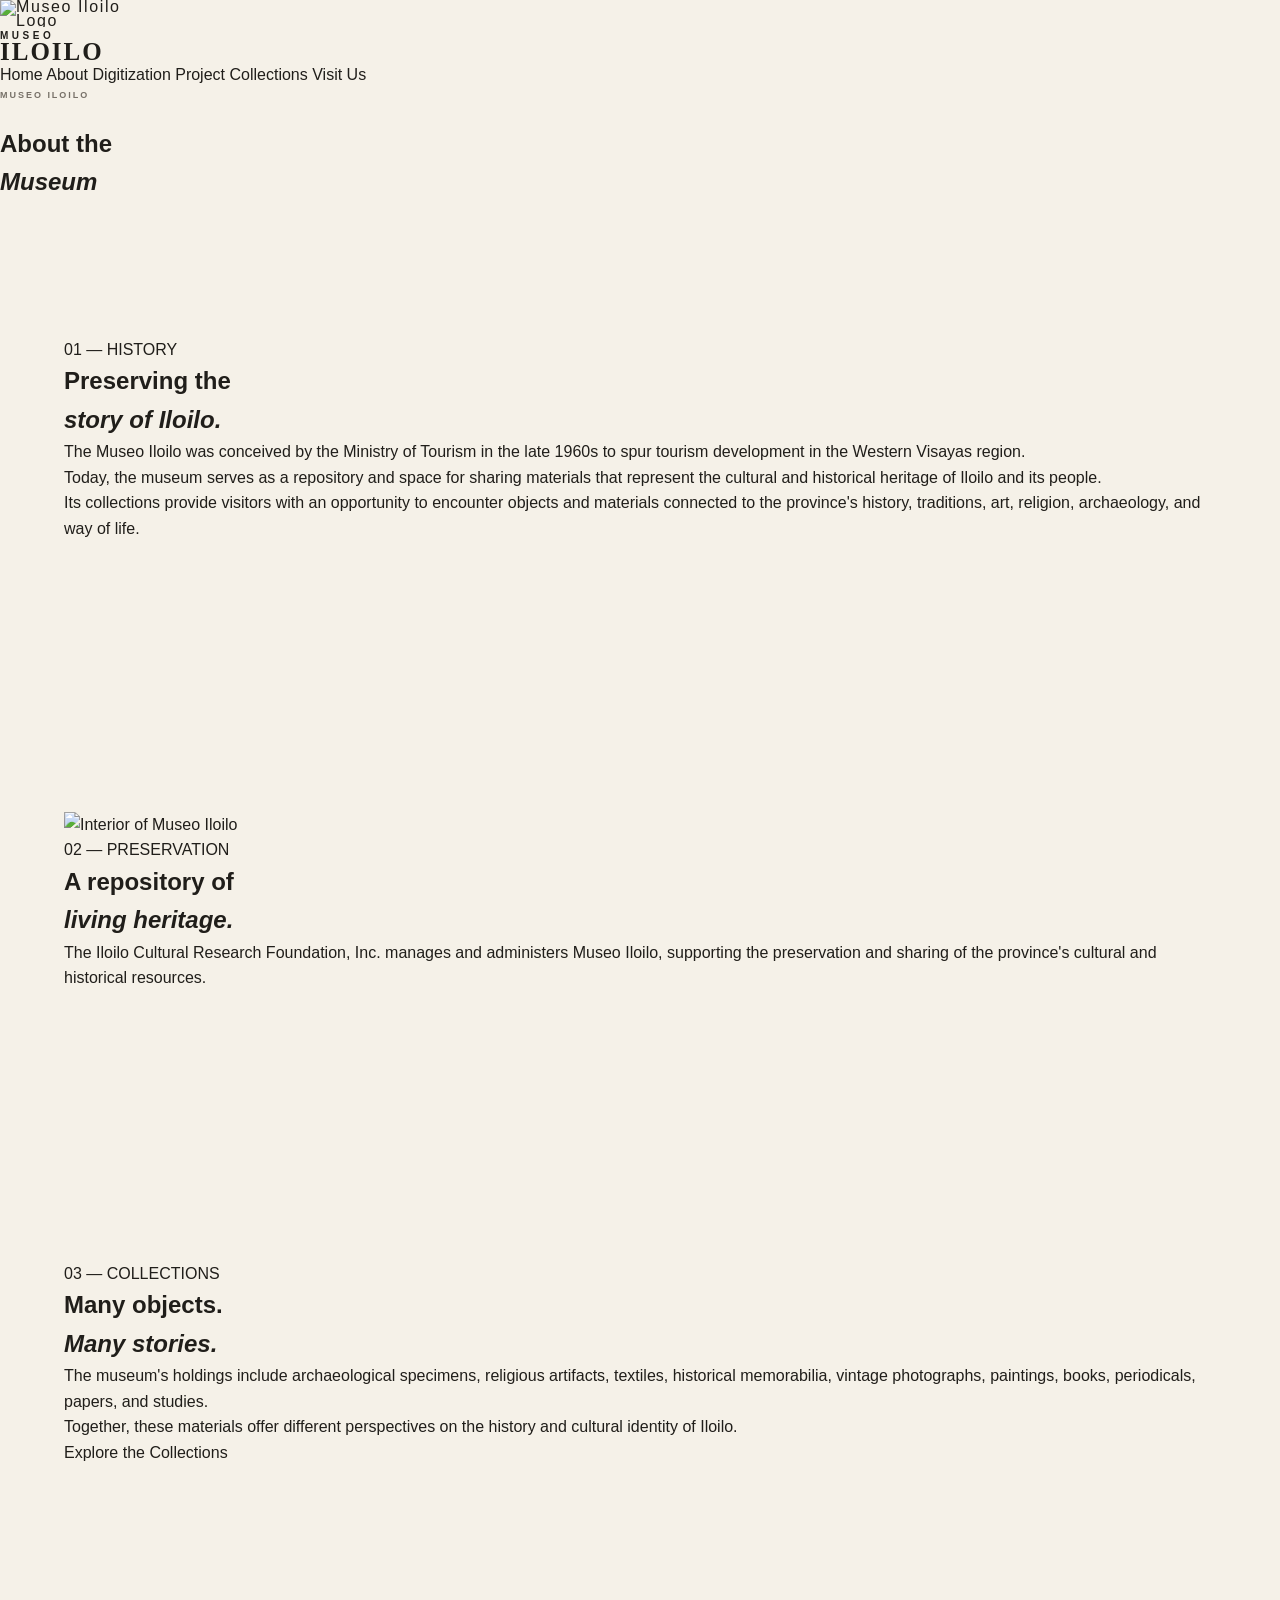
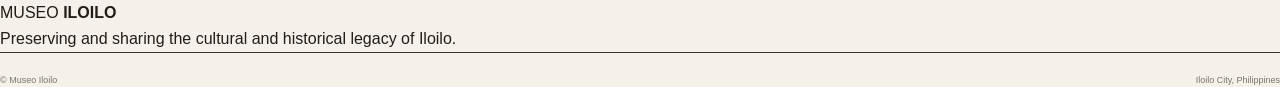
==== about.html @ 20e6bd76 "Create about.html" ====
<!DOCTYPE html>
<html lang="en">
<head>
    <meta charset="UTF-8">
    <meta name="viewport" content="width=device-width, initial-scale=1.0">
    <title>Museo Iloilo | About</title>
    <link rel="stylesheet" href="style.css">
</head>
<body>

<header class="site-header">
    <a href="index.html" class="logo">
        <img src="images/museo-logo.png" alt="Museo Iloilo Logo">
        <div class="logo-text">
            <span>MUSEO</span>
            <strong>ILOILO</strong>
        </div>
    </a>

    <nav class="main-nav">
        <a href="index.html">Home</a>
        <a href="about.html" class="active">About</a>
        <a href="digitization.html">Digitization Project</a>
        <a href="collections.html">Collections</a>
        <a href="visit.html">Visit Us</a>
    </nav>
</header>

<main>

<section class="page-hero">
    <div>
        <p class="eyebrow">MUSEO ILOILO</p>
        <h1>About the<br><em>Museum</em></h1>
    </div>
</section>

<section class="content-section section">
    <div class="section-label">01 — HISTORY</div>

    <div class="two-column">
        <h2>Preserving the<br><em>story of Iloilo.</em></h2>

        <div class="content-text">
            <p>The Museo Iloilo was conceived by the Ministry of Tourism in the late 1960s to spur tourism development in the Western Visayas region.</p>

            <p>Today, the museum serves as a repository and space for sharing materials that represent the cultural and historical heritage of Iloilo and its people.</p>

            <p>Its collections provide visitors with an opportunity to encounter objects and materials connected to the province's history, traditions, art, religion, archaeology, and way of life.</p>
        </div>
    </div>
</section>

<section class="about-feature section">
    <div class="about-feature-image">
        <img src="images/museum-interior.jpg" alt="Interior of Museo Iloilo">
    </div>

    <div class="about-feature-text">
        <div class="section-label">02 — PRESERVATION</div>
        <h2>A repository of<br><em>living heritage.</em></h2>
        <p>The Iloilo Cultural Research Foundation, Inc. manages and administers Museo Iloilo, supporting the preservation and sharing of the province's cultural and historical resources.</p>
    </div>
</section>

<section class="content-section section">
    <div class="section-label">03 — COLLECTIONS</div>

    <div class="two-column">
        <h2>Many objects.<br><em>Many stories.</em></h2>

        <div class="content-text">
            <p>The museum's holdings include archaeological specimens, religious artifacts, textiles, historical memorabilia, vintage photographs, paintings, books, periodicals, papers, and studies.</p>

            <p>Together, these materials offer different perspectives on the history and cultural identity of Iloilo.</p>

            <a href="collections.html" class="button">Explore the Collections</a>
        </div>
    </div>
</section>

</main>

<footer class="site-footer">
    <div class="footer-brand">
        <span>MUSEO</span>
        <strong>ILOILO</strong>
    </div>
    <p>Preserving and sharing the cultural and historical legacy of Iloilo.</p>
    <div class="footer-bottom">
        <span>© Museo Iloilo</span>
        <span>Iloilo City, Philippines</span>
    </div>
</footer>

</body>
</html>
---- style.css ----
:root {
    --paper: #f5f1e8;
    --cream: #ebe4d7;
    --dark: #201e1a;
    --brown: #684737;
    --muted: #777168;
    --line: #d5cec2;
    --white: #faf9f5;
    --accent: #a36a48;
    --max-width: 1440px;
}

* {
    margin: 0;
    padding: 0;
    box-sizing: border-box;
}

html {
    scroll-behavior: smooth;
}

body {
    background: var(--paper);
    color: var(--dark);
    font-family: "DM Sans", sans-serif;
    line-height: 1.6;
}

img {
    display: block;
    width: 100%;
    object-fit: cover;
}

a {
    color: inherit;
    text-decoration: none;
}

.navbar {
    height: 86px;
    padding: 0 5%;
    display: flex;
    align-items: center;
    justify-content: space-between;
    border-bottom: 1px solid var(--line);
    background: var(--paper);
    position: relative;
    z-index: 10;
}

.logo {
    display: flex;
    flex-direction: column;
    width: 130px;
    line-height: .85;
    letter-spacing: .1em;
}

.logo span {
    font-size: 10px;
    letter-spacing: .35em;
    font-weight: 600;
}

.logo strong {
    font-family: "Playfair Display", serif;
    font-size: 25px;
    font-weight: 600;
    letter-spacing: .08em;
}

.nav-links {
    display: flex;
    gap: 38px;
    margin-left: auto;
    margin-right: 45px;
}

.nav-links a {
    color: var(--muted);
    font-size: 12px;
    position: relative;
    transition: .3s ease;
}

.nav-links a::after {
    content: "";
    position: absolute;
    height: 1px;
    width: 0;
    left: 0;
    bottom: -8px;
    background: var(--dark);
    transition: .3s ease;
}

.nav-links a:hover,
.nav-links a.active {
    color: var(--dark);
}

.nav-links a:hover::after,
.nav-links a.active::after {
    width: 100%;
}

.nav-button {
    border: 1px solid var(--dark);
    padding: 11px 17px;
    font-size: 11px;
    transition: .3s ease;
}

.nav-button span {
    margin-left: 8px;
}

.nav-button:hover {
    background: var(--dark);
    color: var(--white);
}

.hero {
    max-width: var(--max-width);
    min-height: calc(100vh - 86px);
    margin: auto;
    padding: 70px 5% 90px;
    display: grid;
    grid-template-columns: .85fr 1.15fr;
    gap: 8%;
    align-items: center;
}

.hero-content {
    position: relative;
}

.hero-index {
    position: absolute;
    top: -50px;
    right: 0;
    display: flex;
    gap: 15px;
    color: var(--muted);
    font-size: 9px;
    letter-spacing: .16em;
}

.hero-index span:first-child {
    color: var(--accent);
}

.eyebrow {
    color: var(--muted);
    font-size: 9px;
    font-weight: 600;
    letter-spacing: .22em;
    margin-bottom: 23px;
}

.hero h1 {
    max-width: 650px;
    font-family: "Playfair Display", serif;
    font-size: clamp(58px, 7vw, 104px);
    font-weight: 500;
    line-height: .91;
    letter-spacing: -.05em;
    margin-bottom: 38px;
}

.hero h1 em {
    color: var(--brown);
    font-style: italic;
}

.hero-description {
    max-width: 410px;
    color: var(--muted);
    font-size: 14px;
    line-height: 1.9;
    margin-bottom: 34px;
}

.primary-button {
    display: inline-flex;
    align-items: center;
    gap: 30px;
    padding: 16px 20px;
    background: var(--dark);
    color: var(--white);
    font-size: 11px;
    transition: .3s ease;
}

.primary-button span {
    font-size: 18px;
    transition: .3s ease;
}

.primary-button:hover {
    background: var(--brown);
}

.primary-button:hover span {
    transform: translateX(5px);
}

.hero-image {
    height: min(74vh, 720px);
    position: relative;
    overflow: hidden;
}

.hero-image::after {
    content: "";
    position: absolute;
    inset: 0;
    background: linear-gradient(
        180deg,
        rgba(0,0,0,0) 60%,
        rgba(0,0,0,.55)
    );
}

.hero-image img {
    height: 100%;
    transition: transform .8s ease;
}

.hero-image:hover img {
    transform: scale(1.025);
}

.hero-caption {
    position: absolute;
    bottom: 22px;
    left: 25px;
    right: 25px;
    z-index: 2;
    display: flex;
    justify-content: space-between;
    color: var(--white);
    font-size: 9px;
    letter-spacing: .2em;
}


.museum-backdrop {
    height: 720px;
    position: relative;
    overflow: hidden;
    color: var(--white);
}

.backdrop-image,
.backdrop-overlay {
    position: absolute;
    inset: 0;
}

.backdrop-image img {
    width: 100%;
    height: 100%;
    object-fit: cover;
}

.backdrop-overlay {
    background:
        linear-gradient(90deg, rgba(22,18,14,.8), rgba(22,18,14,.15)),
        linear-gradient(0deg, rgba(22,18,14,.55), transparent 55%);
}

.backdrop-content {
    position: absolute;
    left: 9%;
    bottom: 90px;
    max-width: 650px;
}

.backdrop-number {
    display: block;
    margin-bottom: 25px;
    font-size: 9px;
    letter-spacing: .22em;
}

.backdrop-content h2 {
    font-family: "Playfair Display", serif;
    font-size: clamp(55px, 7vw, 100px);
    font-weight: 500;
    line-height: .9;
    letter-spacing: -.05em;
    margin-bottom: 28px;
}

.backdrop-content h2 em {
    color: #d7a982;
    font-style: italic;
}

.backdrop-content p {
    max-width: 470px;
    color: rgba(255,255,255,.78);
    font-size: 13px;
    line-height: 1.8;
}

.backdrop-location {
    position: absolute;
    top: 35px;
    right: 5%;
    display: flex;
    flex-direction: column;
    align-items: flex-end;
    font-size: 9px;
    letter-spacing: .2em;
    opacity: .75;
}


.section {
    max-width: var(--max-width);
    margin: auto;
    padding: 135px 5%;
}

.intro {
    display: grid;
    grid-template-columns: .25fr 1fr;
    border-bottom: 1px solid var(--line);
}

.section-marker {
    display: flex;
    flex-direction: column;
    gap: 8px;
    color: var(--muted);
    font-size: 9px;
    letter-spacing: .18em;
}

.section-marker span:first-child {
    color: var(--accent);
}

.intro-content {
    max-width: 950px;
}

.intro h2 {
    max-width: 850px;
    font-family: "Playfair Display", serif;
    font-size: clamp(50px, 6vw, 82px);
    font-weight: 500;
    line-height: .95;
    letter-spacing: -.05em;
    margin-bottom: 50px;
}

.intro h2 em {
    color: var(--brown);
    font-style: italic;
}

.intro-grid {
    display: grid;
    grid-template-columns: 1fr 1fr;
    gap: 55px;
    max-width: 700px;
    color: var(--muted);
    font-size: 13px;
    line-height: 1.9;
    margin-bottom: 35px;
}

.text-link {
    display: inline-flex;
    align-items: center;
    gap: 15px;
    padding-bottom: 7px;
    border-bottom: 1px solid var(--dark);
    font-size: 11px;
    font-weight: 600;
}

.text-link span {
    font-size: 16px;
    transition: .3s ease;
}

.text-link:hover span {
    transform: translate(4px,-3px);
}


.collections {
    background: var(--paper);
}

.section-header {
    display: flex;
    align-items: end;
    justify-content: space-between;
    gap: 50px;
    margin-bottom: 50px;
}

.section-header h2 {
    font-family: "Playfair Display", serif;
    font-size: clamp(48px, 5vw, 70px);
    font-weight: 500;
    line-height: .95;
    letter-spacing: -.05em;
}

.section-header h2 em {
    color: var(--brown);
    font-style: italic;
}

.section-introduction {
    max-width: 300px;
    color: var(--muted);
    font-size: 12px;
    line-height: 1.8;
}

.collection-grid {
    display: grid;
    grid-template-columns: 1.25fr .75fr;
    grid-template-rows: 380px 380px;
    gap: 16px;
}

.collection-card {
    position: relative;
    overflow: hidden;
    color: var(--white);
}

.card-large {
    grid-row: span 2;
}

.collection-card img {
    position: absolute;
    inset: 0;
    height: 100%;
    transition: transform .8s ease;
}

.collection-card:hover img {
    transform: scale(1.04);
}

.card-shade {
    position: absolute;
    inset: 0;
    background: linear-gradient(
        to top,
        rgba(24,19,15,.82),
        rgba(24,19,15,.05) 70%
    );
}

.card-number {
    position: absolute;
    top: 23px;
    left: 25px;
    font-size: 9px;
    letter-spacing: .2em;
}

.card-content {
    position: absolute;
    left: 25px;
    bottom: 25px;
}

.card-content p {
    font-size: 8px;
    letter-spacing: .2em;
    margin-bottom: 8px;
    opacity: .7;
}

.card-content h3 {
    font-family: "Playfair Display", serif;
    font-size: 35px;
    font-weight: 500;
    line-height: 1;
    margin-bottom: 15px;
}

.card-content span {
    font-size: 10px;
    letter-spacing: .05em;
}

.collection-footer {
    display: flex;
    justify-content: space-between;
    align-items: center;
    padding-top: 28px;
    color: var(--muted);
    font-size: 8px;
    letter-spacing: .15em;
}


.heritage {
    display: grid;
    grid-template-columns: 1fr .8fr;
    gap: 10%;
    align-items: center;
    border-top: 1px solid var(--line);
}

.heritage-image {
    height: 650px;
    position: relative;
    overflow: hidden;
}

.heritage-image img {
    height: 100%;
}

.heritage-image span {
    position: absolute;
    bottom: 20px;
    left: 20px;
    color: var(--white);
    font-size: 8px;
    letter-spacing: .2em;
}

.heritage-content {
    max-width: 500px;
}

.heritage h2 {
    font-family: "Playfair Display", serif;
    font-size: clamp(52px, 5vw, 78px);
    font-weight: 500;
    line-height: .94;
    letter-spacing: -.05em;
    margin-bottom: 35px;
}

.heritage h2 em {
    color: var(--brown);
    font-style: italic;
}

.heritage-content > p:not(.eyebrow) {
    color: var(--muted);
    font-size: 13px;
    line-height: 1.9;
    margin-bottom: 35px;
}

.outline-button {
    display: inline-flex;
    align-items: center;
    gap: 30px;
    border: 1px solid var(--dark);
    padding: 15px 20px;
    font-size: 11px;
    transition: .3s ease;
}

.outline-button:hover {
    background: var(--dark);
    color: var(--white);
}

.outline-button span {
    font-size: 17px;
}


.visit-cta {
    min-height: 620px;
    position: relative;
    overflow: hidden;
    display: flex;
    align-items: center;
    padding: 100px 9%;
    background: var(--brown);
    color: var(--white);
}

.cta-content {
    position: relative;
    z-index: 2;
    max-width: 750px;
}

.cta-content .eyebrow {
    color: rgba(255,255,255,.6);
}

.visit-cta h2 {
    font-family: "Playfair Display", serif;
    font-size: clamp(58px, 7vw, 100px);
    font-weight: 500;
    line-height: .92;
    letter-spacing: -.05em;
    margin-bottom: 30px;
}

.visit-cta h2 em {
    color: #e5c1a4;
    font-style: italic;
}

.visit-cta p:not(.eyebrow) {
    max-width: 400px;
    color: rgba(255,255,255,.7);
    font-size: 13px;
    margin-bottom: 35px;
}

.primary-button.light {
    background: var(--white);
    color: var(--dark);
}

.primary-button.light:hover {
    background: var(--dark);
    color: var(--white);
}

.cta-pattern {
    position: absolute;
    width: 650px;
    height: 650px;
    right: -100px;
    top: 50%;
    transform: translateY(-50%) rotate(45deg);
    border: 1px solid rgba(255,255,255,.12);
}

.cta-pattern::before,
.cta-pattern::after {
    content: "";
    position: absolute;
    inset: 80px;
    border: 1px solid rgba(255,255,255,.1);
}

.cta-pattern::after {
    inset: 160px;
}


.footer {
    background: var(--dark);
    color: var(--white);
    padding: 70px 5% 25px;
}

.footer-main {
    max-width: var(--max-width);
    margin: auto;
    display: flex;
    justify-content: space-between;
    gap: 80px;
    padding-bottom: 80px;
}

.footer-brand {
    max-width: 330px;
}

.footer-brand .logo {
    margin-bottom: 30px;
}

.footer-brand p {
    color: #97938a;
    font-size: 12px;
    line-height: 1.8;
}

.footer-links {
    display: flex;
    gap: 100px;
}

.footer-links > div {
    display: flex;
    flex-direction: column;
    gap: 10px;
}

.footer-title {
    color: #97938a;
    font-size: 9px;
    letter-spacing: .18em;
    text-transform: uppercase;
    margin-bottom: 10px;
}

.footer-links a {
    color: #d6d1c8;
    font-size: 11px;
    transition: .3s ease;
}

.footer-links a:hover {
    color: var(--white);
}

.footer-bottom {
    max-width: var(--max-width);
    margin: auto;
    padding-top: 20px;
    border-top: 1px solid #393733;
    display: flex;
    justify-content: space-between;
    color: #77746d;
    font-size: 9px;
}


@media (max-width: 900px) {

    .nav-links {
        gap: 20px;
        margin-right: 20px;
    }

    .nav-button {
        display: none;
    }

    .hero {
        grid-template-columns: 1fr;
        padding-top: 80px;
    }

    .hero-image {
        height: 600px;
    }

    .museum-backdrop {
        height: 620px;
    }

    .intro {
        grid-template-columns: 1fr;
        gap: 40px;
    }

    .collection-grid {
        grid-template-columns: 1fr 1fr;
        grid-template-rows: 400px 400px;
    }

    .card-large {
        grid-row: span 2;
    }

    .heritage {
        grid-template-columns: 1fr;
        gap: 60px;
    }

    .heritage-image {
        height: 550px;
    }

    .footer-main {
        flex-direction: column;
    }
}


@media (max-width: 650px) {

    .navbar {
        height: 75px;
    }

    .nav-links {
        display: none;
    }

    .hero {
        padding: 60px 6%;
    }

    .hero h1 {
        font-size: 58px;
    }

    .hero-image {
        height: 470px;
    }

    .hero-index {
        display: none;
    }

    .museum-backdrop {
        height: 600px;
    }

    .backdrop-content {
        left: 6%;
        right: 6%;
        bottom: 60px;
    }

    .backdrop-content h2 {
        font-size: 58px;
    }

    .backdrop-location {
        right: 6%;
    }

    .section {
        padding: 90px 6%;
    }

    .intro h2 {
        font-size: 50px;
    }

    .intro-grid {
        grid-template-columns: 1fr;
        gap: 20px;
    }

    .section-header {
        flex-direction: column;
        align-items: flex-start;
    }

    .section-header h2 {
        font-size: 50px;
    }

    .collection-grid {
        display: grid;
        grid-template-columns: 1fr;
        grid-template-rows: auto;
    }

    .collection-card,
    .card-large {
        min-height: 450px;
        grid-row: auto;
    }

    .collection-footer {
        flex-direction: column;
        align-items: flex-start;
        gap: 25px;
    }

    .heritage-image {
        height: 420px;
    }

    .heritage h2 {
        font-size: 55px;
    }

    .visit-cta {
        min-height: 570px;
        padding: 80px 6%;
    }

    .visit-cta h2 {
        font-size: 60px;
    }

    .cta-pattern {
        width: 450px;
        height: 450px;
        right: -220px;
    }

    .footer {
        padding: 60px 6% 25px;
    }

    .footer-links {
        gap: 55px;
    }

    .footer-bottom {
        flex-direction: column;
        gap: 8px;
    }
}
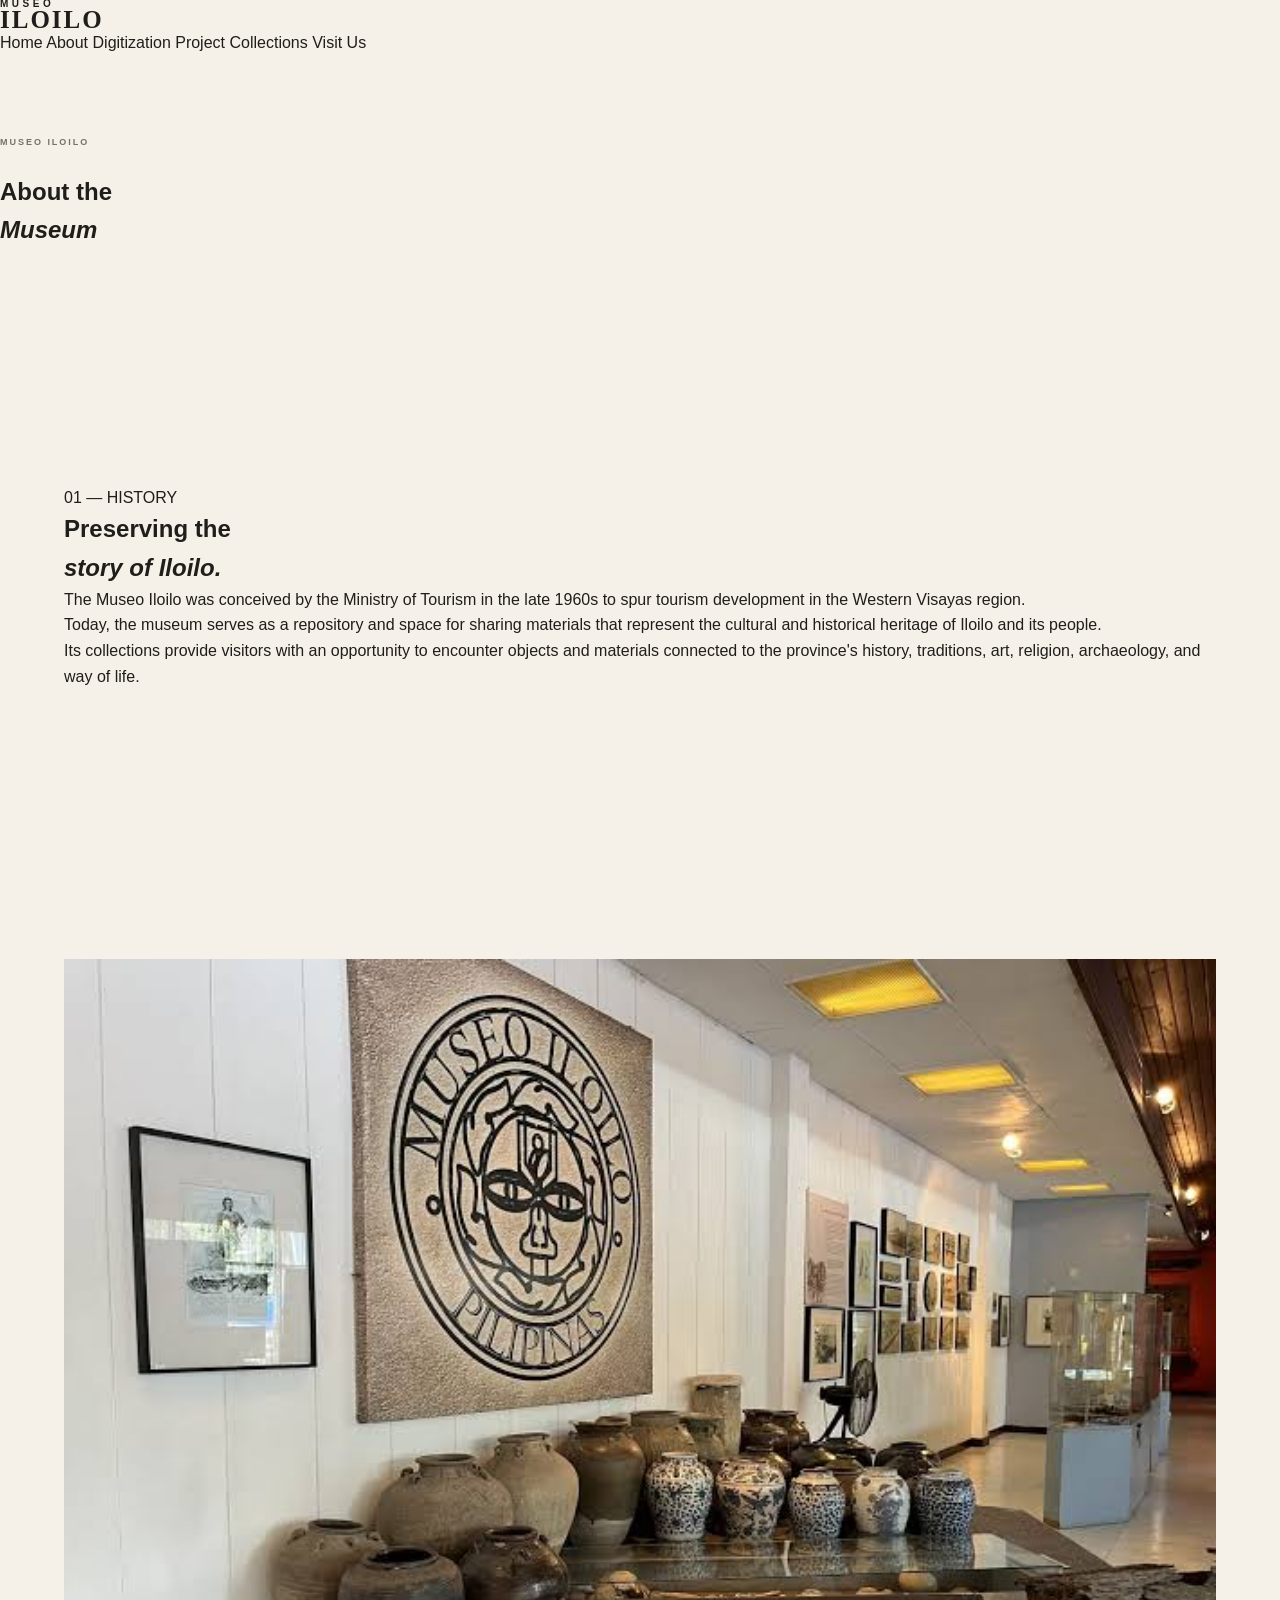
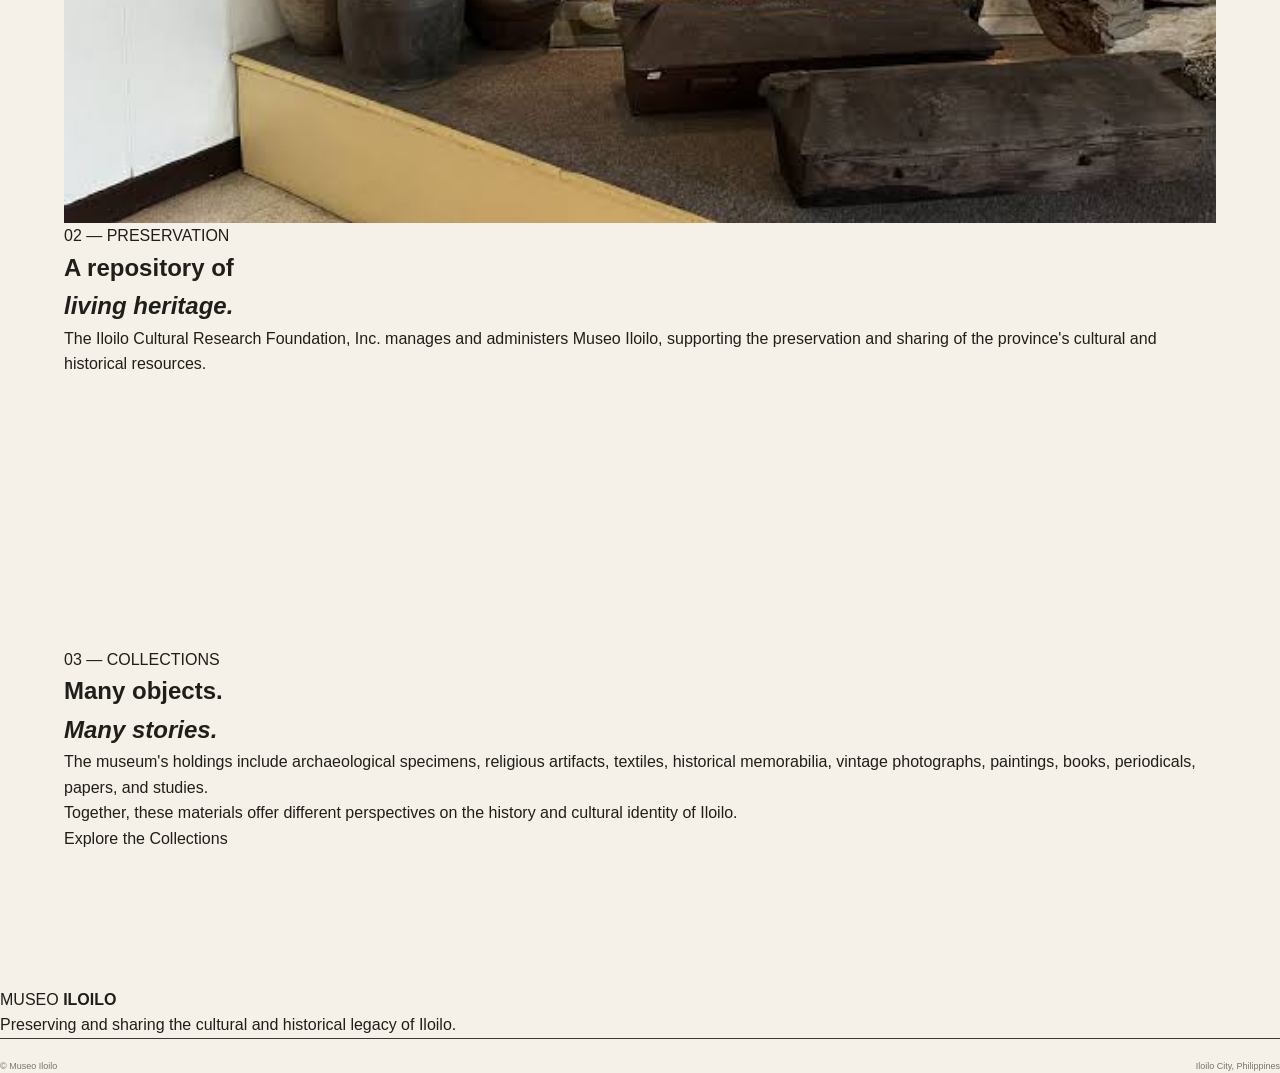
==== commit edfcc12d: "added collections html/css, added archeology and images" ====
--- a/about.html
+++ b/about.html
@@ -10,7 +10,6 @@
 
 <header class="site-header">
     <a href="index.html" class="logo">
-        <img src="images/museo-logo.png" alt="Museo Iloilo Logo">
         <div class="logo-text">
             <span>MUSEO</span>
             <strong>ILOILO</strong>
@@ -53,7 +52,7 @@
 
 <section class="about-feature section">
     <div class="about-feature-image">
-        <img src="images/museum-interior.jpg" alt="Interior of Museo Iloilo">
+        <img src="interior.jpg" alt="Interior of Museo Iloilo">
     </div>
 
     <div class="about-feature-text">
--- a/style.css
+++ b/style.css
@@ -52,8 +52,20 @@
 
 .logo {
     display: flex;
+    align-items: center;
+    gap: 12px;
+}
+
+.logo img {
+    width: 46px;
+    height: 46px;
+    flex-shrink: 0;
+    object-fit: contain;
+}
+
+.logo-text {
+    display: flex;
     flex-direction: column;
-    width: 130px;
     line-height: .85;
     letter-spacing: .1em;
 }
@@ -246,7 +258,6 @@
     letter-spacing: .2em;
 }
 
-
 .museum-backdrop {
     height: 720px;
     position: relative;
@@ -318,7 +329,6 @@
     letter-spacing: .2em;
     opacity: .75;
 }
-
 
 .section {
     max-width: var(--max-width);
@@ -394,7 +404,6 @@
     transform: translate(4px,-3px);
 }
 
-
 .collections {
     background: var(--paper);
 }
@@ -429,13 +438,19 @@
 
 .collection-grid {
     display: grid;
-    grid-template-columns: 1.25fr .75fr;
+    grid-template-columns: 1.25fr .75fr .75fr;
     grid-template-rows: 380px 380px;
     gap: 16px;
 }
 
+/* 4th card (Religious) sits wide under the two small ones */
+.collection-grid .collection-card:nth-child(4) {
+    grid-column: span 2;
+}
+
 .collection-card {
     position: relative;
+    background: var(--brown);
     overflow: hidden;
     color: var(--white);
 }
@@ -508,7 +523,6 @@
     font-size: 8px;
     letter-spacing: .15em;
 }
-
 
 .heritage {
     display: grid;
@@ -581,7 +595,6 @@
     font-size: 17px;
 }
 
-
 .visit-cta {
     min-height: 620px;
     position: relative;
@@ -656,7 +669,6 @@
     inset: 160px;
 }
 
-
 .footer {
     background: var(--dark);
     color: var(--white);
@@ -726,7 +738,6 @@
     font-size: 9px;
 }
 
-
 @media (max-width: 900px) {
 
     .nav-links {
@@ -758,11 +769,16 @@
 
     .collection-grid {
         grid-template-columns: 1fr 1fr;
-        grid-template-rows: 400px 400px;
+        grid-template-rows: 420px 320px 320px;
     }
 
     .card-large {
-        grid-row: span 2;
+        grid-column: 1 / -1;
+        grid-row: auto;
+    }
+
+    .collection-grid .collection-card:nth-child(4) {
+        grid-column: 1 / -1;
     }
 
     .heritage {
@@ -778,7 +794,6 @@
         flex-direction: column;
     }
 }
-
 
 @media (max-width: 650px) {
 
@@ -853,9 +868,11 @@
     }
 
     .collection-card,
-    .card-large {
+    .card-large,
+    .collection-grid .collection-card:nth-child(4) {
         min-height: 450px;
         grid-row: auto;
+        grid-column: auto;
     }
 
     .collection-footer {
@@ -899,4 +916,170 @@
         flex-direction: column;
         gap: 8px;
     }
-}+}
+
+.page-hero {
+    min-height: auto;
+    padding-top: 80px;
+    padding-bottom: 100px;
+}
+
+.page-hero .hero-image {
+    height: 480px;
+}
+
+.intro-grid p:last-child:nth-child(odd) {
+    grid-column: 1 / -1;
+}
+
+.intro.no-border {
+    border-bottom: none;
+}
+
+@media (max-width: 900px) {
+    .page-hero .hero-image {
+        height: 420px;
+    }
+}
+
+@media (max-width: 650px) {
+    .page-hero {
+        padding-bottom: 70px;
+    }
+
+    .page-hero .hero-image {
+        height: 340px;
+    }
+}
+
+.collection-hero {
+    max-width: var(--max-width);
+    margin: auto;
+    padding: 110px 5% 80px;
+    display: grid;
+    grid-template-columns: 1fr .55fr;
+    gap: 8%;
+    align-items: end;
+    border-bottom: 1px solid var(--line);
+}
+
+.collection-hero h1 {
+    font-family: "Playfair Display", serif;
+    font-size: clamp(58px, 7vw, 104px);
+    font-weight: 500;
+    line-height: .91;
+    letter-spacing: -.05em;
+}
+
+.collection-hero h1 em {
+    color: var(--brown);
+    font-style: italic;
+}
+
+.collection-hero > p {
+    max-width: 420px;
+    color: var(--muted);
+    font-size: 14px;
+    line-height: 1.9;
+    padding-bottom: 8px;
+}
+
+.collection-hero > p em {
+    font-style: italic;
+}
+
+.collection-list-section {
+    max-width: var(--max-width);
+    margin: auto;
+    padding: 70px 5% 110px;
+}
+
+.collection-list {
+    display: grid;
+    grid-template-columns: repeat(3, 1fr);
+    grid-auto-rows: 440px;
+    gap: 16px;
+}
+
+.facts {
+    max-width: var(--max-width);
+    margin: auto;
+    padding: 0 5%;
+    display: grid;
+    grid-template-columns: repeat(3, 1fr);
+    border-bottom: 1px solid var(--line);
+}
+
+.facts > div {
+    padding: 50px 0;
+    display: flex;
+    flex-direction: column;
+    gap: 10px;
+}
+
+.facts > div + div {
+    padding-left: 40px;
+    border-left: 1px solid var(--line);
+}
+
+.facts strong {
+    font-family: "Playfair Display", serif;
+    font-size: clamp(30px, 3.4vw, 46px);
+    font-weight: 500;
+    letter-spacing: -.03em;
+    line-height: 1;
+    color: var(--brown);
+}
+
+.facts span {
+    color: var(--muted);
+    font-size: 9px;
+    letter-spacing: .2em;
+}
+
+@media (max-width: 900px) {
+    .collection-hero {
+        grid-template-columns: 1fr;
+        gap: 30px;
+        padding-top: 80px;
+    }
+
+    .collection-list {
+        grid-template-columns: 1fr 1fr;
+    }
+
+}
+
+@media (max-width: 650px) {
+    .collection-hero {
+        padding: 60px 6% 50px;
+    }
+
+    .collection-hero h1 {
+        font-size: 58px;
+    }
+
+    .collection-list {
+        grid-template-columns: 1fr;
+        grid-auto-rows: 400px;
+    }
+
+    .collection-list-section {
+        padding-left: 6%;
+        padding-right: 6%;
+    }
+
+    .facts {
+        grid-template-columns: 1fr;
+    }
+
+    .facts > div + div {
+        padding-left: 0;
+        border-left: none;
+        border-top: 1px solid var(--line);
+    }
+}
+
+.collection-grid .collection-card:nth-child(4) img {
+    object-position: 50% 8%;
+}
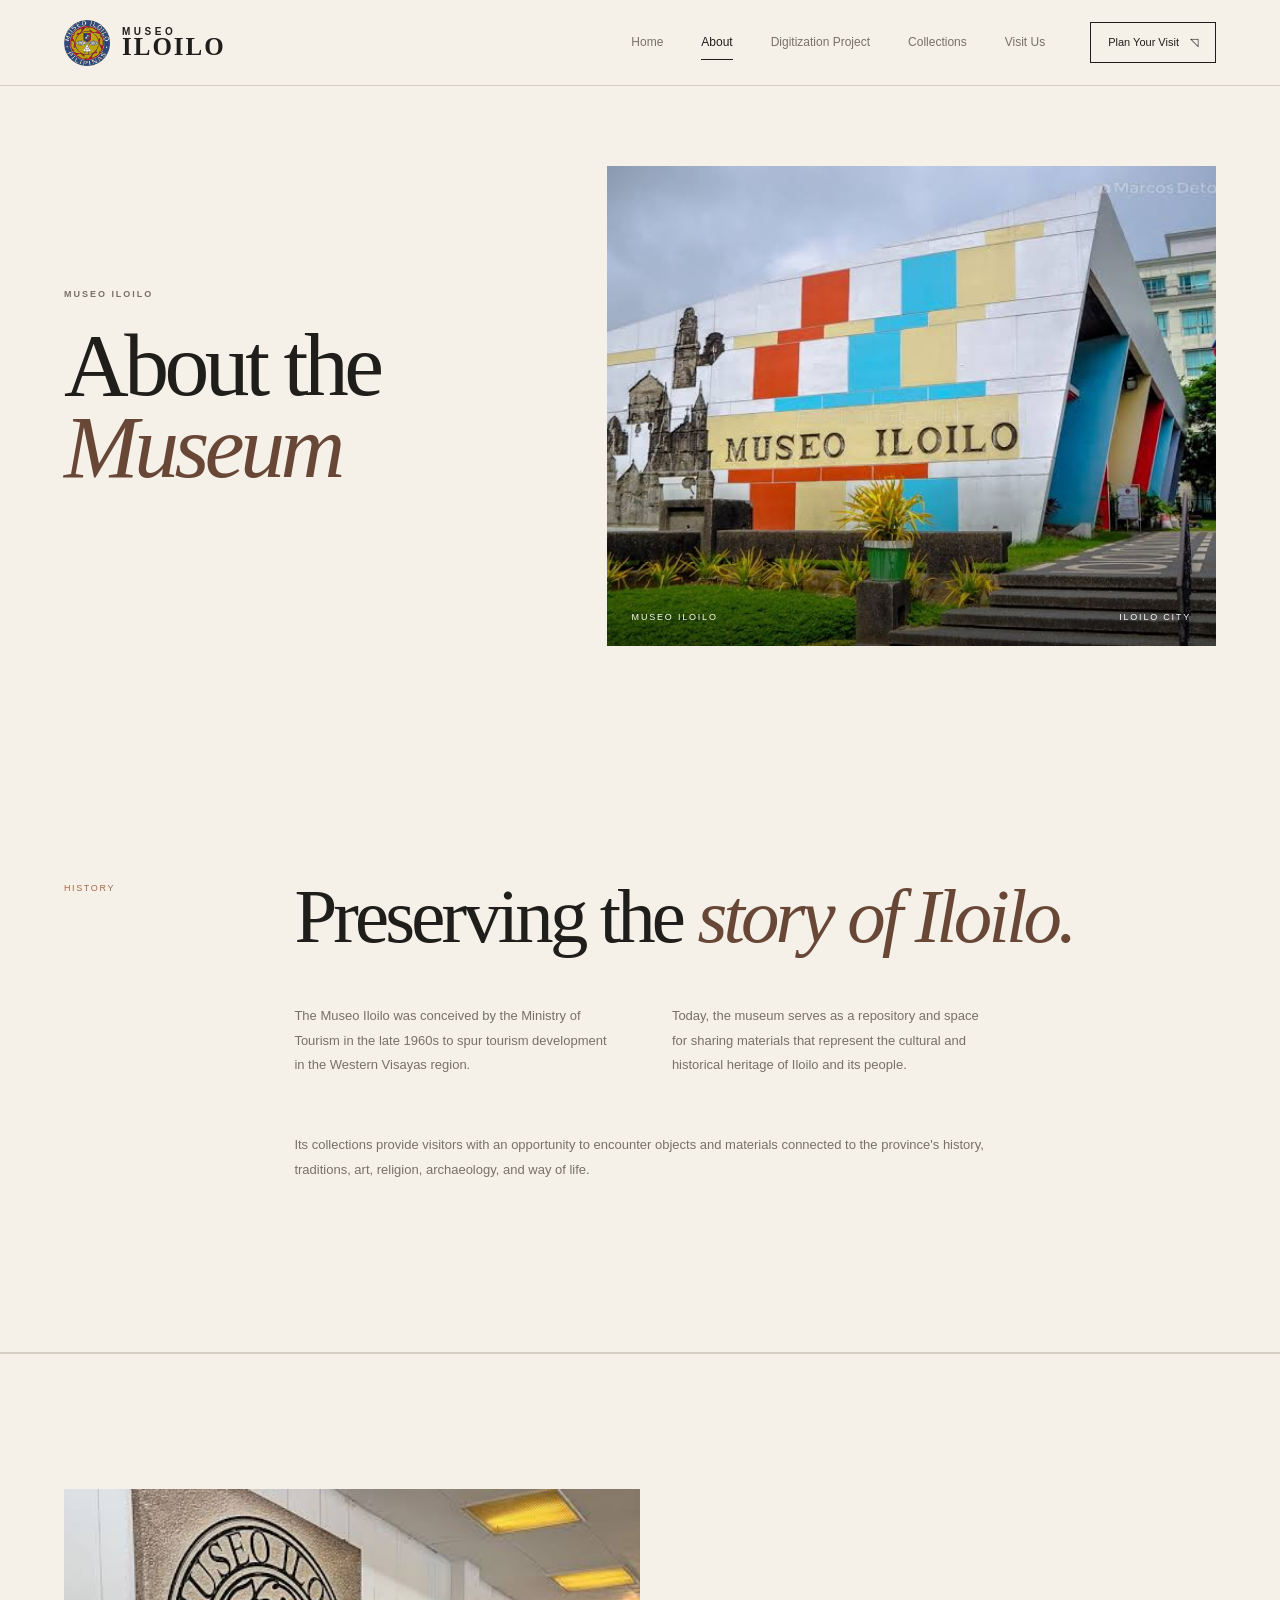
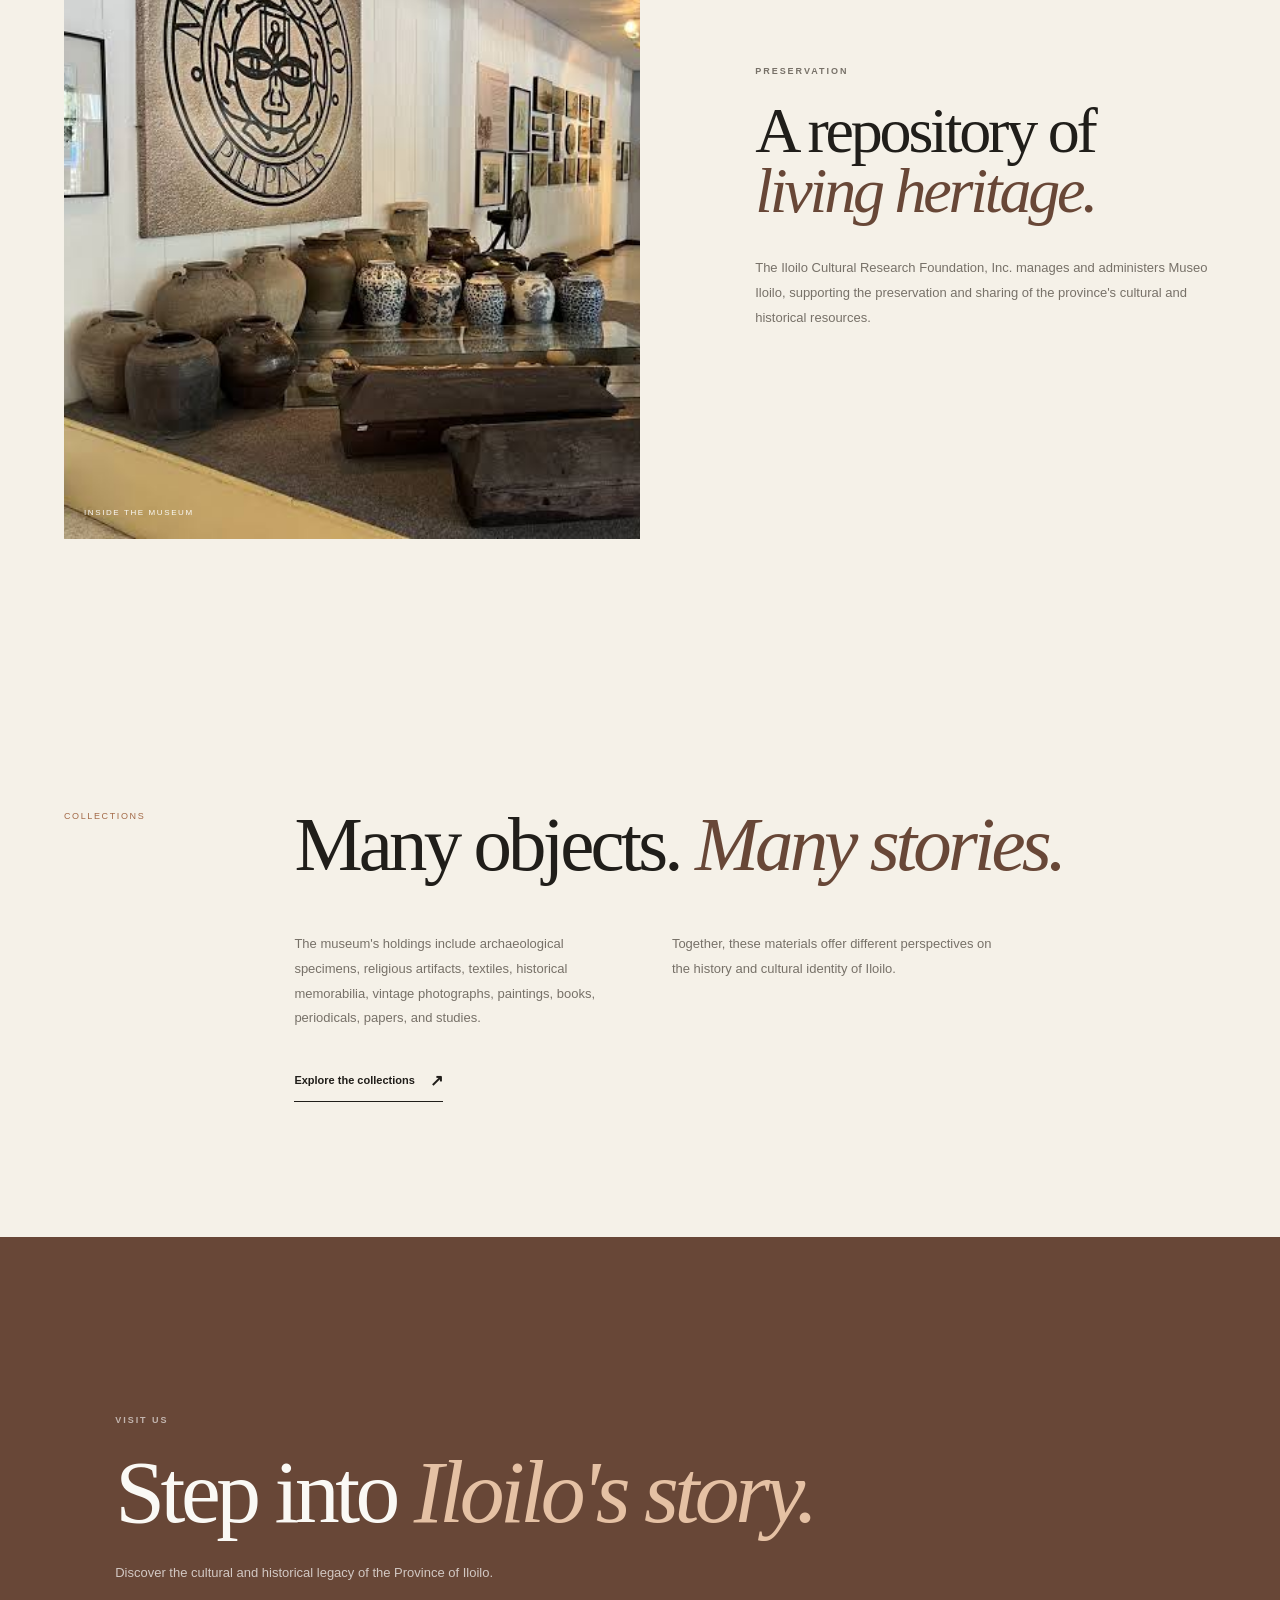
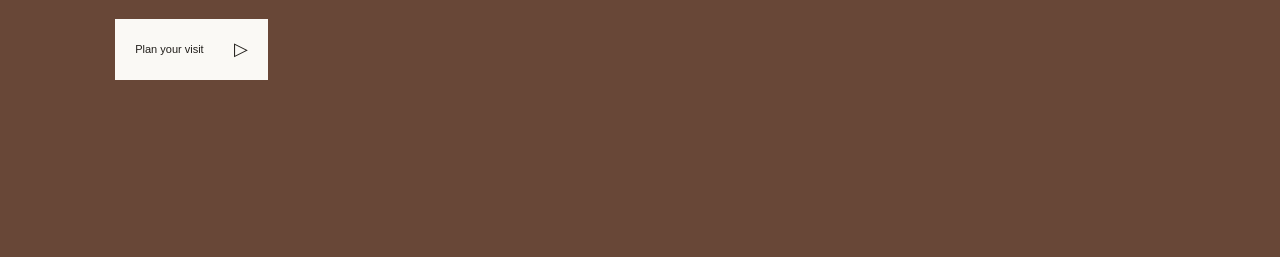
==== commit 82fbb6b8: "about edit" ====
--- a/about.html
+++ b/about.html
@@ -5,92 +5,175 @@
     <meta name="viewport" content="width=device-width, initial-scale=1.0">
     <title>Museo Iloilo | About</title>
     <link rel="stylesheet" href="style.css">
+    <link rel="preconnect" href="https://fonts.googleapis.com">
+    <link rel="preconnect" href="https://fonts.gstatic.com" crossorigin>
+    <link href="https://fonts.googleapis.com/css2?family=DM+Sans:wght@400;500;600&family=Playfair+Display:ital,wght@0,500;0,600;1,500&display=swap" rel="stylesheet">
 </head>
+
 <body>
 
-<header class="site-header">
+<header class="navbar">
     <a href="index.html" class="logo">
+        <img src="images/museo-logo.png" alt="Museo Iloilo seal">
         <div class="logo-text">
             <span>MUSEO</span>
             <strong>ILOILO</strong>
         </div>
     </a>
 
-    <nav class="main-nav">
+    <nav class="nav-links">
         <a href="index.html">Home</a>
         <a href="about.html" class="active">About</a>
         <a href="digitization.html">Digitization Project</a>
         <a href="collections.html">Collections</a>
         <a href="visit.html">Visit Us</a>
     </nav>
+
+    <a href="visit.html" class="nav-button">
+        Plan Your Visit <span>◹</span>
+    </a>
 </header>
 
 <main>
 
-<section class="page-hero">
-    <div>
-        <p class="eyebrow">MUSEO ILOILO</p>
-        <h1>About the<br><em>Museum</em></h1>
-    </div>
-</section>
+    <section class="hero page-hero">
 
-<section class="content-section section">
-    <div class="section-label">01 — HISTORY</div>
+        <div class="hero-content">
 
-    <div class="two-column">
-        <h2>Preserving the<br><em>story of Iloilo.</em></h2>
+            <p class="eyebrow">MUSEO ILOILO</p>
 
-        <div class="content-text">
-            <p>The Museo Iloilo was conceived by the Ministry of Tourism in the late 1960s to spur tourism development in the Western Visayas region.</p>
+            <h1>
+                About the
+                <em>Museum</em>
+            </h1>
 
-            <p>Today, the museum serves as a repository and space for sharing materials that represent the cultural and historical heritage of Iloilo and its people.</p>
+        </div>
 
-            <p>Its collections provide visitors with an opportunity to encounter objects and materials connected to the province's history, traditions, art, religion, archaeology, and way of life.</p>
+        <div class="hero-image">
+            <img src="images/museoiloilo.jpg" alt="Museo Iloilo building">
+
+            <div class="hero-caption">
+                <span>MUSEO ILOILO</span>
+                <span>ILOILO CITY</span>
+            </div>
         </div>
-    </div>
-</section>
 
-<section class="about-feature section">
-    <div class="about-feature-image">
-        <img src="interior.jpg" alt="Interior of Museo Iloilo">
-    </div>
+    </section>
 
-    <div class="about-feature-text">
-        <div class="section-label">02 — PRESERVATION</div>
-        <h2>A repository of<br><em>living heritage.</em></h2>
-        <p>The Iloilo Cultural Research Foundation, Inc. manages and administers Museo Iloilo, supporting the preservation and sharing of the province's cultural and historical resources.</p>
-    </div>
-</section>
 
-<section class="content-section section">
-    <div class="section-label">03 — COLLECTIONS</div>
+    <section class="intro section">
 
-    <div class="two-column">
-        <h2>Many objects.<br><em>Many stories.</em></h2>
+        <div class="section-marker">
+            <span>HISTORY</span>
+        </div>
 
-        <div class="content-text">
-            <p>The museum's holdings include archaeological specimens, religious artifacts, textiles, historical memorabilia, vintage photographs, paintings, books, periodicals, papers, and studies.</p>
+        <div class="intro-content">
 
-            <p>Together, these materials offer different perspectives on the history and cultural identity of Iloilo.</p>
+            <h2>
+                Preserving the
+                <em>story of Iloilo.</em>
+            </h2>
 
-            <a href="collections.html" class="button">Explore the Collections</a>
+            <div class="intro-grid">
+
+                <p>
+                    The Museo Iloilo was conceived by the Ministry of Tourism in the late 1960s to spur tourism development in the Western Visayas region.
+                </p>
+
+                <p>
+                    Today, the museum serves as a repository and space for sharing materials that represent the cultural and historical heritage of Iloilo and its people.
+                </p>
+
+                <p>
+                    Its collections provide visitors with an opportunity to encounter objects and materials connected to the province's history, traditions, art, religion, archaeology, and way of life.
+                </p>
+
+            </div>
+
         </div>
-    </div>
-</section>
 
-</main>
+    </section>
 
-<footer class="site-footer">
-    <div class="footer-brand">
-        <span>MUSEO</span>
-        <strong>ILOILO</strong>
-    </div>
-    <p>Preserving and sharing the cultural and historical legacy of Iloilo.</p>
-    <div class="footer-bottom">
-        <span>© Museo Iloilo</span>
-        <span>Iloilo City, Philippines</span>
-    </div>
-</footer>
 
-</body>
-</html>
+    <section class="heritage section">
+
+        <div class="heritage-image">
+            <img src="images/interior.jpg" alt="Interior of Museo Iloilo">
+            <span>INSIDE THE MUSEUM</span>
+        </div>
+
+        <div class="heritage-content">
+
+            <p class="eyebrow">PRESERVATION</p>
+
+            <h2>
+                A repository of
+                <em>living heritage.</em>
+            </h2>
+
+            <p>
+                The Iloilo Cultural Research Foundation, Inc. manages and administers Museo Iloilo, supporting the preservation and sharing of the province's cultural and historical resources.
+            </p>
+
+        </div>
+
+    </section>
+
+
+    <section class="intro section no-border">
+
+        <div class="section-marker">
+
+            <span>COLLECTIONS</span>
+        </div>
+
+        <div class="intro-content">
+
+            <h2>
+                Many objects.
+                <em>Many stories.</em>
+            </h2>
+
+            <div class="intro-grid">
+
+                <p>
+                    The museum's holdings include archaeological specimens, religious artifacts, textiles, historical memorabilia, vintage photographs, paintings, books, periodicals, papers, and studies.
+                </p>
+
+                <p>
+                    Together, these materials offer different perspectives on the history and cultural identity of Iloilo.
+                </p>
+
+            </div>
+
+            <a href="collections.html" class="text-link">
+                Explore the collections
+                <span>↗</span>
+            </a>
+
+        </div>
+
+    </section>
+
+
+    <section class="visit-cta">
+
+        <div class="cta-content">
+
+            <p class="eyebrow">VISIT US</p>
+
+            <h2>
+                Step into
+                <em>Iloilo's story.</em>
+            </h2>
+
+            <p>
+                Discover the cultural and historical legacy of the Province of Iloilo.
+            </p>
+
+            <a href="visit.html" class="primary-button light">
+                Plan your visit
+                <span>▷</span>
+            </a>
+
+        </div>
--- a/style.css
+++ b/style.css
@@ -258,6 +258,7 @@
     letter-spacing: .2em;
 }
 
+
 .museum-backdrop {
     height: 720px;
     position: relative;
@@ -329,6 +330,7 @@
     letter-spacing: .2em;
     opacity: .75;
 }
+
 
 .section {
     max-width: var(--max-width);
@@ -404,6 +406,7 @@
     transform: translate(4px,-3px);
 }
 
+
 .collections {
     background: var(--paper);
 }
@@ -524,6 +527,7 @@
     letter-spacing: .15em;
 }
 
+
 .heritage {
     display: grid;
     grid-template-columns: 1fr .8fr;
@@ -595,6 +599,7 @@
     font-size: 17px;
 }
 
+
 .visit-cta {
     min-height: 620px;
     position: relative;
@@ -669,6 +674,7 @@
     inset: 160px;
 }
 
+
 .footer {
     background: var(--dark);
     color: var(--white);
@@ -738,6 +744,7 @@
     font-size: 9px;
 }
 
+
 @media (max-width: 900px) {
 
     .nav-links {
@@ -794,6 +801,7 @@
         flex-direction: column;
     }
 }
+
 
 @media (max-width: 650px) {
 
@@ -1001,6 +1009,61 @@
     gap: 16px;
 }
 
+.gallery {
+    max-width: var(--max-width);
+    margin: auto;
+    padding: 70px 5% 60px;
+}
+
+.gallery-grid {
+    display: grid;
+    grid-template-columns: repeat(3, 1fr);
+    gap: 16px 16px;
+    align-items: start;
+}
+
+.gallery figure {
+    margin-bottom: 20px;
+}
+
+.gallery-image {
+    overflow: hidden;
+    background: var(--cream);
+}
+
+.gallery-image img {
+    height: auto;
+    transition: transform .8s ease;
+}
+
+.gallery figure:hover img {
+    transform: scale(1.03);
+}
+
+.gallery figcaption {
+    display: flex;
+    justify-content: space-between;
+    padding-top: 12px;
+    color: var(--muted);
+    font-size: 9px;
+    letter-spacing: .18em;
+}
+
+.gallery figcaption span:last-child {
+    color: var(--accent);
+}
+
+.collection-nav {
+    max-width: var(--max-width);
+    margin: auto;
+    padding: 40px 5% 90px;
+    display: flex;
+    justify-content: space-between;
+    align-items: center;
+    gap: 30px;
+    border-top: 1px solid var(--line);
+}
+
 .facts {
     max-width: var(--max-width);
     margin: auto;
@@ -1037,6 +1100,158 @@
     letter-spacing: .2em;
 }
 
+.digi {
+    display: grid;
+    grid-template-columns: .38fr 1fr;
+    gap: 8%;
+    align-items: start;
+}
+
+.digi-figure {
+    position: sticky;
+    top: 40px;
+}
+
+.digi-figure img {
+    max-width: 340px;
+    height: auto;
+}
+
+.digi-figure figcaption {
+    max-width: 340px;
+    margin-top: 14px;
+    color: var(--muted);
+    font-size: 11px;
+    line-height: 1.7;
+}
+
+.digi-text {
+    max-width: 760px;
+}
+
+.digi-text > p {
+    color: var(--muted);
+    font-size: 14px;
+    line-height: 1.95;
+    margin-bottom: 28px;
+}
+
+.task-list {
+    list-style: none;
+    margin-top: 45px;
+    border-top: 1px solid var(--line);
+}
+
+.task-list li {
+    display: grid;
+    grid-template-columns: 60px 1fr;
+    gap: 10px;
+    padding: 22px 0;
+    border-bottom: 1px solid var(--line);
+}
+
+.task-list li span {
+    color: var(--accent);
+    font-size: 9px;
+    letter-spacing: .18em;
+    padding-top: 6px;
+}
+
+.task-list li p {
+    font-size: 14px;
+    line-height: 1.8;
+}
+
+.info {
+    padding-top: 40px;
+}
+.info-section{
+    max-width: var(--max-width);
+    margin: 0 auto;
+    padding: 0 5%;
+}
+.info-row {
+    display: grid;
+    grid-template-columns: .25fr 1fr;
+    padding: 55px 0;
+    border-top: 1px solid var(--line);
+}
+
+.info-row:last-child {
+    border-bottom: 1px solid var(--line);
+}
+
+.info-body h2 {
+    font-family: "Playfair Display", serif;
+    font-size: clamp(34px, 4vw, 56px);
+    font-weight: 500;
+    line-height: 1;
+    letter-spacing: -.04em;
+    margin-bottom: 18px;
+}
+
+.info-body h2 em {
+    color: var(--brown);
+    font-style: italic;
+}
+
+.info-body > p {
+    color: var(--muted);
+    font-size: 14px;
+    line-height: 1.9;
+}
+
+.info-body > p.info-strong {
+    margin-top: 22px;
+    color: var(--dark);
+    font-size: 16px;
+    font-weight: 500;
+}
+
+.fee-list {
+    display: flex;
+    gap: 90px;
+}
+
+.fee-list > div,
+.contact-grid > div {
+    display: flex;
+    flex-direction: column;
+    gap: 8px;
+}
+
+.fee-list span,
+.contact-grid span {
+    color: var(--muted);
+    font-size: 9px;
+    letter-spacing: .2em;
+    margin-bottom: 4px;
+}
+
+.fee-list strong {
+    font-family: "Playfair Display", serif;
+    font-size: clamp(40px, 5vw, 64px);
+    font-weight: 500;
+    letter-spacing: -.04em;
+    line-height: 1;
+    color: var(--brown);
+}
+
+.contact-grid {
+    display: flex;
+    gap: 100px;
+    flex-wrap: wrap;
+}
+
+.contact-grid a {
+    font-size: 18px;
+    transition: .3s ease;
+}
+
+.contact-grid a:hover {
+    color: var(--brown);
+}
+
 @media (max-width: 900px) {
     .collection-hero {
         grid-template-columns: 1fr;
@@ -1048,6 +1263,23 @@
         grid-template-columns: 1fr 1fr;
     }
 
+    .gallery-grid {
+        grid-template-columns: 1fr 1fr;
+    }
+
+    .digi {
+        grid-template-columns: 1fr;
+        gap: 50px;
+    }
+
+    .digi-figure {
+        position: static;
+    }
+
+    .info-row {
+        grid-template-columns: 1fr;
+        gap: 25px;
+    }
 }
 
 @media (max-width: 650px) {
@@ -1064,9 +1296,20 @@
         grid-auto-rows: 400px;
     }
 
-    .collection-list-section {
+    .collection-list-section,
+    .gallery,
+    .collection-nav {
         padding-left: 6%;
         padding-right: 6%;
+    }
+
+    .gallery-grid {
+        grid-template-columns: 1fr;
+    }
+
+    .collection-nav {
+        flex-direction: column;
+        align-items: flex-start;
     }
 
     .facts {
@@ -1078,8 +1321,14 @@
         border-left: none;
         border-top: 1px solid var(--line);
     }
-}
+
+    .fee-list,
+    .contact-grid {
+        gap: 40px;
+    }
+}
+
 
 .collection-grid .collection-card:nth-child(4) img {
     object-position: 50% 8%;
-}
+}
